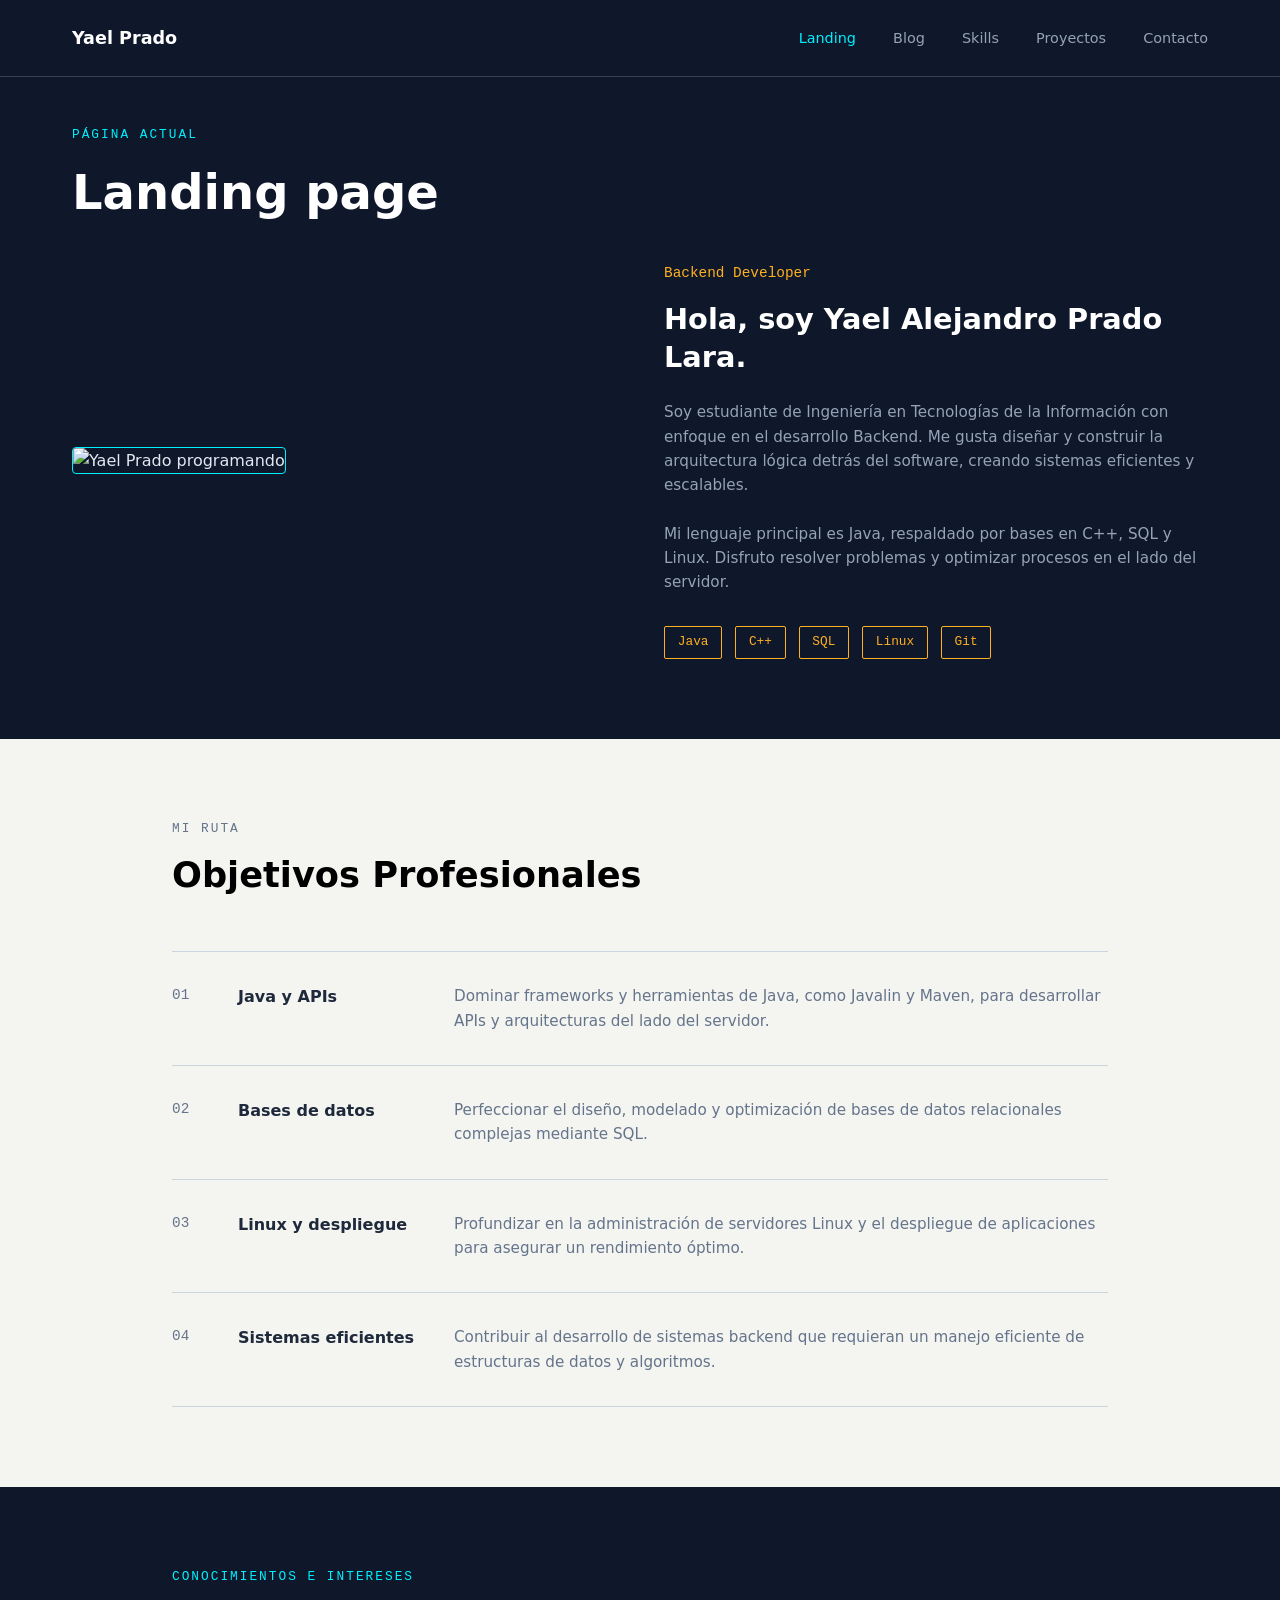
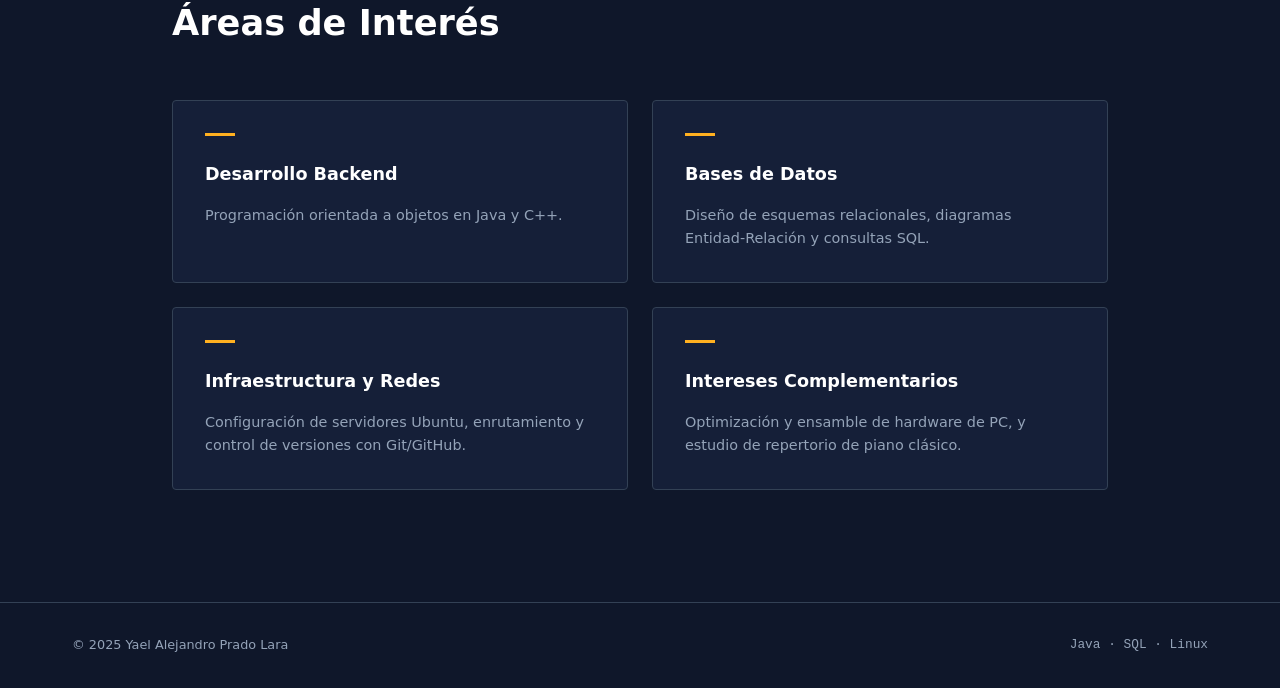
==== index.html @ 33df53eb "Rename landing.html to index.html" ====
<!DOCTYPE html>
<html lang="es">
<head>
    <meta charset="UTF-8">
    <meta name="viewport" content="width=device-width, initial-scale=1.0">
    <title>Yael Prado - Portafolio</title>
    <link rel="stylesheet" href="common.css">
    <link rel="stylesheet" href="landing.css">
</head>
<body>

    <!-- Navegación -->
    <header>
        <div class="nav-container">
            <div class="logo">Yael Prado</div>
            <nav>
                <a href="landing.html" class="active">Landing</a>
                <a href="blog.html">Blog</a>
                <a href="#">Skills</a>
                <a href="#">Proyectos</a>
                <a href="#">Contacto</a>
            </nav>
        </div>
    </header>

    <!-- Sección Principal (Hero) -->
    <main>
        <div class="page-header">
            <div class="page-subtitle">PÁGINA ACTUAL</div>
            <h1 class="page-title">Landing page</h1>
        </div>

        <div class="hero-container">
            <div class="hero-image-wrapper">
                <!-- Imagen de marcador de posición -->
                <img src="https://images.unsplash.com/photo-1498050108023-c5249f4df085?auto=format&fit=crop&q=80&w=800" alt="Yael Prado programando" class="hero-image">
            </div>
            
            <div class="hero-content">
                <span class="role">Backend Developer</span>
                <h2>Hola, soy Yael Alejandro Prado Lara.</h2>
                <p>Soy estudiante de Ingeniería en Tecnologías de la Información con enfoque en el desarrollo Backend. Me gusta diseñar y construir la arquitectura lógica detrás del software, creando sistemas eficientes y escalables.</p>
                <p>Mi lenguaje principal es Java, respaldado por bases en C++, SQL y Linux. Disfruto resolver problemas y optimizar procesos en el lado del servidor.</p>
                
                <div class="tech-tags">
                    <span>Java</span>
                    <span>C++</span>
                    <span>SQL</span>
                    <span>Linux</span>
                    <span>Git</span>
                </div>
            </div>
        </div>
    </main>

    <!-- Objetivos Profesionales -->
    <section class="objetivos-section">
        <div class="section-container">
            <div class="section-pretitle">MI RUTA</div>
            <h2 class="section-title">Objetivos Profesionales</h2>
            
            <div class="objetivos-lista">
                <div class="objetivo-item">
                    <div class="obj-num">01</div>
                    <div class="obj-title">Java y APIs</div>
                    <div class="obj-desc">Dominar frameworks y herramientas de Java, como Javalin y Maven, para desarrollar APIs y arquitecturas del lado del servidor.</div>
                </div>
                
                <div class="objetivo-item">
                    <div class="obj-num">02</div>
                    <div class="obj-title">Bases de datos</div>
                    <div class="obj-desc">Perfeccionar el diseño, modelado y optimización de bases de datos relacionales complejas mediante SQL.</div>
                </div>
                
                <div class="objetivo-item">
                    <div class="obj-num">03</div>
                    <div class="obj-title">Linux y despliegue</div>
                    <div class="obj-desc">Profundizar en la administración de servidores Linux y el despliegue de aplicaciones para asegurar un rendimiento óptimo.</div>
                </div>
                
                <div class="objetivo-item">
                    <div class="obj-num">04</div>
                    <div class="obj-title">Sistemas eficientes</div>
                    <div class="obj-desc">Contribuir al desarrollo de sistemas backend que requieran un manejo eficiente de estructuras de datos y algoritmos.</div>
                </div>
            </div>
        </div>
    </section>

    <!-- Áreas de Interés -->
    <section class="areas-section">
        <div class="section-container">
            <div class="section-pretitle" style="color: var(--cian-overclock);">CONOCIMIENTOS E INTERESES</div>
            <h2 class="section-title" style="color: #fff;">Áreas de Interés</h2>
            
            <div class="areas-grid">
                <div class="area-card">
                    <h3>Desarrollo Backend</h3>
                    <p>Programación orientada a objetos en Java y C++.</p>
                </div>
                
                <div class="area-card">
                    <h3>Bases de Datos</h3>
                    <p>Diseño de esquemas relacionales, diagramas Entidad-Relación y consultas SQL.</p>
                </div>
                
                <div class="area-card">
                    <h3>Infraestructura y Redes</h3>
                    <p>Configuración de servidores Ubuntu, enrutamiento y control de versiones con Git/GitHub.</p>
                </div>
                
                <div class="area-card">
                    <h3>Intereses Complementarios</h3>
                    <p>Optimización y ensamble de hardware de PC, y estudio de repertorio de piano clásico.</p>
                </div>
            </div>
        </div>
    </section>

    <!-- Footer -->
    <footer>
        <div class="footer-container">
            <div class="footer-copy">© 2025 Yael Alejandro Prado Lara</div>
            <div class="footer-tech">Java · SQL · Linux</div>
        </div>
    </footer>

</body>
</html>
---- common.css ----
/* Paleta de Colores: Código y Coda */
:root {
    --azul-terminal: #0F172A; /* Fondo principal oscuro */
    --azul-card: #151F38; /* Fondo de tarjetas */
    --blanco-marfil: #F4F4F0; /* Fondo claro para objetivos */
    --cian-overclock: #00F0FF; /* Acentos brillantes */
    --ambar-calido: #FFB020; /* Textos secundarios y bordes */

    --texto-claro: #E2E8F0;
    --texto-oscuro: #1E293B;
    --texto-mutado-claro: #94A3B8;
    --texto-mutado-oscuro: #64748B;

    --borde-claro: #334155;
    --borde-oscuro: #CBD5E1;
}

* {
    margin: 0;
    padding: 0;
    box-sizing: border-box;
}

body {
    font-family: 'Inter', system-ui, -apple-system, sans-serif;
    background-color: var(--azul-terminal);
    color: var(--texto-claro);
    line-height: 1.6;
}

/* --- NAVEGACIÓN (igual en todas las páginas) --- */
header {
    border-bottom: 1px solid var(--borde-claro);
    padding: 1.5rem 0;
}

.nav-container {
    max-width: 1200px;
    margin: 0 auto;
    padding: 0 2rem;
    display: flex;
    justify-content: space-between;
    align-items: center;
}

.logo {
    font-weight: 700;
    font-size: 1.1rem;
    color: #fff;
}

nav a {
    color: var(--texto-mutado-claro);
    text-decoration: none;
    margin-left: 2rem;
    font-size: 0.9rem;
    transition: color 0.3s;
}

nav a.active {
    color: var(--cian-overclock);
}

nav a:hover {
    color: #fff;
}

/* --- FOOTER (base compartida; cada página añade sus extras) --- */
footer {
    border-top: 1px solid var(--borde-claro);
    padding: 2rem 0;
}

.footer-container {
    max-width: 1200px;
    margin: 0 auto;
    padding: 0 2rem;
    display: flex;
    justify-content: space-between;
    color: var(--texto-mutado-claro);
    font-size: 0.8rem;
}

.footer-tech {
    font-family: 'Courier New', Courier, monospace;
}
---- landing.css ----
/* --- HERO SECTION --- */
.page-header {
    max-width: 1200px;
    margin: 3rem auto 1rem;
    padding: 0 2rem;
}

.page-subtitle {
    color: var(--cian-overclock);
    font-family: 'Courier New', Courier, monospace;
    font-size: 0.8rem;
    letter-spacing: 2px;
    text-transform: uppercase;
    margin-bottom: 0.5rem;
}

.page-title {
    font-size: 3rem;
    font-weight: 700;
    color: #fff;
    margin-bottom: 2rem;
}

.hero-container {
    max-width: 1200px;
    margin: 0 auto 5rem;
    padding: 0 2rem;
    display: grid;
    grid-template-columns: 1fr 1fr;
    gap: 3rem;
    align-items: center;
}

.hero-image {
    width: 100%;
    height: auto;
    border-radius: 4px;
    border: 1px solid var(--cian-overclock);
}

.hero-content .role {
    color: var(--ambar-calido);
    font-family: 'Courier New', Courier, monospace;
    font-size: 0.9rem;
    margin-bottom: 1rem;
    display: block;
}

.hero-content h2 {
    font-size: 1.8rem;
    color: #fff;
    margin-bottom: 1.5rem;
    line-height: 1.3;
}

.hero-content p {
    color: var(--texto-mutado-claro);
    margin-bottom: 1.5rem;
    font-size: 0.95rem;
}

.tech-tags {
    display: flex;
    gap: 0.8rem;
    flex-wrap: wrap;
    margin-top: 2rem;
}

.tech-tags span {
    color: var(--ambar-calido);
    border: 1px solid var(--ambar-calido);
    padding: 0.3rem 0.8rem;
    font-size: 0.8rem;
    font-family: 'Courier New', Courier, monospace;
    border-radius: 2px;
}

/* --- OBJETIVOS PROFESIONALES --- */
.objetivos-section {
    background-color: var(--blanco-marfil);
    color: var(--texto-oscuro);
    padding: 5rem 0;
}

.section-container {
    max-width: 1000px;
    margin: 0 auto;
    padding: 0 2rem;
}

.section-pretitle {
    color: var(--texto-mutado-oscuro);
    font-family: 'Courier New', Courier, monospace;
    font-size: 0.8rem;
    letter-spacing: 2px;
    text-transform: uppercase;
    margin-bottom: 0.5rem;
}

.section-title {
    font-size: 2.2rem;
    margin-bottom: 3rem;
    color: #000;
}

.objetivo-item {
    display: grid;
    grid-template-columns: 50px 200px 1fr;
    gap: 1rem;
    padding: 2rem 0;
    border-top: 1px solid var(--borde-oscuro);
}

.objetivo-item:last-child {
    border-bottom: 1px solid var(--borde-oscuro);
}

.obj-num {
    color: var(--texto-mutado-oscuro);
    font-family: 'Courier New', Courier, monospace;
    font-size: 0.9rem;
}

.obj-title {
    font-weight: 700;
    font-size: 1rem;
}

.obj-desc {
    color: var(--texto-mutado-oscuro);
    font-size: 0.95rem;
}

/* --- ÁREAS DE INTERÉS --- */
.areas-section {
    padding: 5rem 0;
}

.areas-grid {
    display: grid;
    grid-template-columns: 1fr 1fr;
    gap: 1.5rem;
    margin-top: 3rem;
}

.area-card {
    background-color: var(--azul-card);
    border: 1px solid var(--borde-claro);
    padding: 2rem;
    border-radius: 4px;
}

.area-card::before {
    content: "";
    display: block;
    width: 30px;
    height: 3px;
    background-color: var(--ambar-calido);
    margin-bottom: 1.5rem;
}

.area-card h3 {
    color: #fff;
    margin-bottom: 1rem;
    font-size: 1.1rem;
}

.area-card p {
    color: var(--texto-mutado-claro);
    font-size: 0.9rem;
}

/* --- FOOTER (extra de esta página) --- */
footer {
    margin-top: 2rem;
}

/* Responsive */
@media (max-width: 768px) {
    .hero-container {
        grid-template-columns: 1fr;
    }
    .objetivo-item {
        grid-template-columns: 1fr;
        gap: 0.5rem;
    }
    .areas-grid {
        grid-template-columns: 1fr;
    }
    .footer-container {
        flex-direction: column;
        align-items: center;
        gap: 1rem;
    }
}
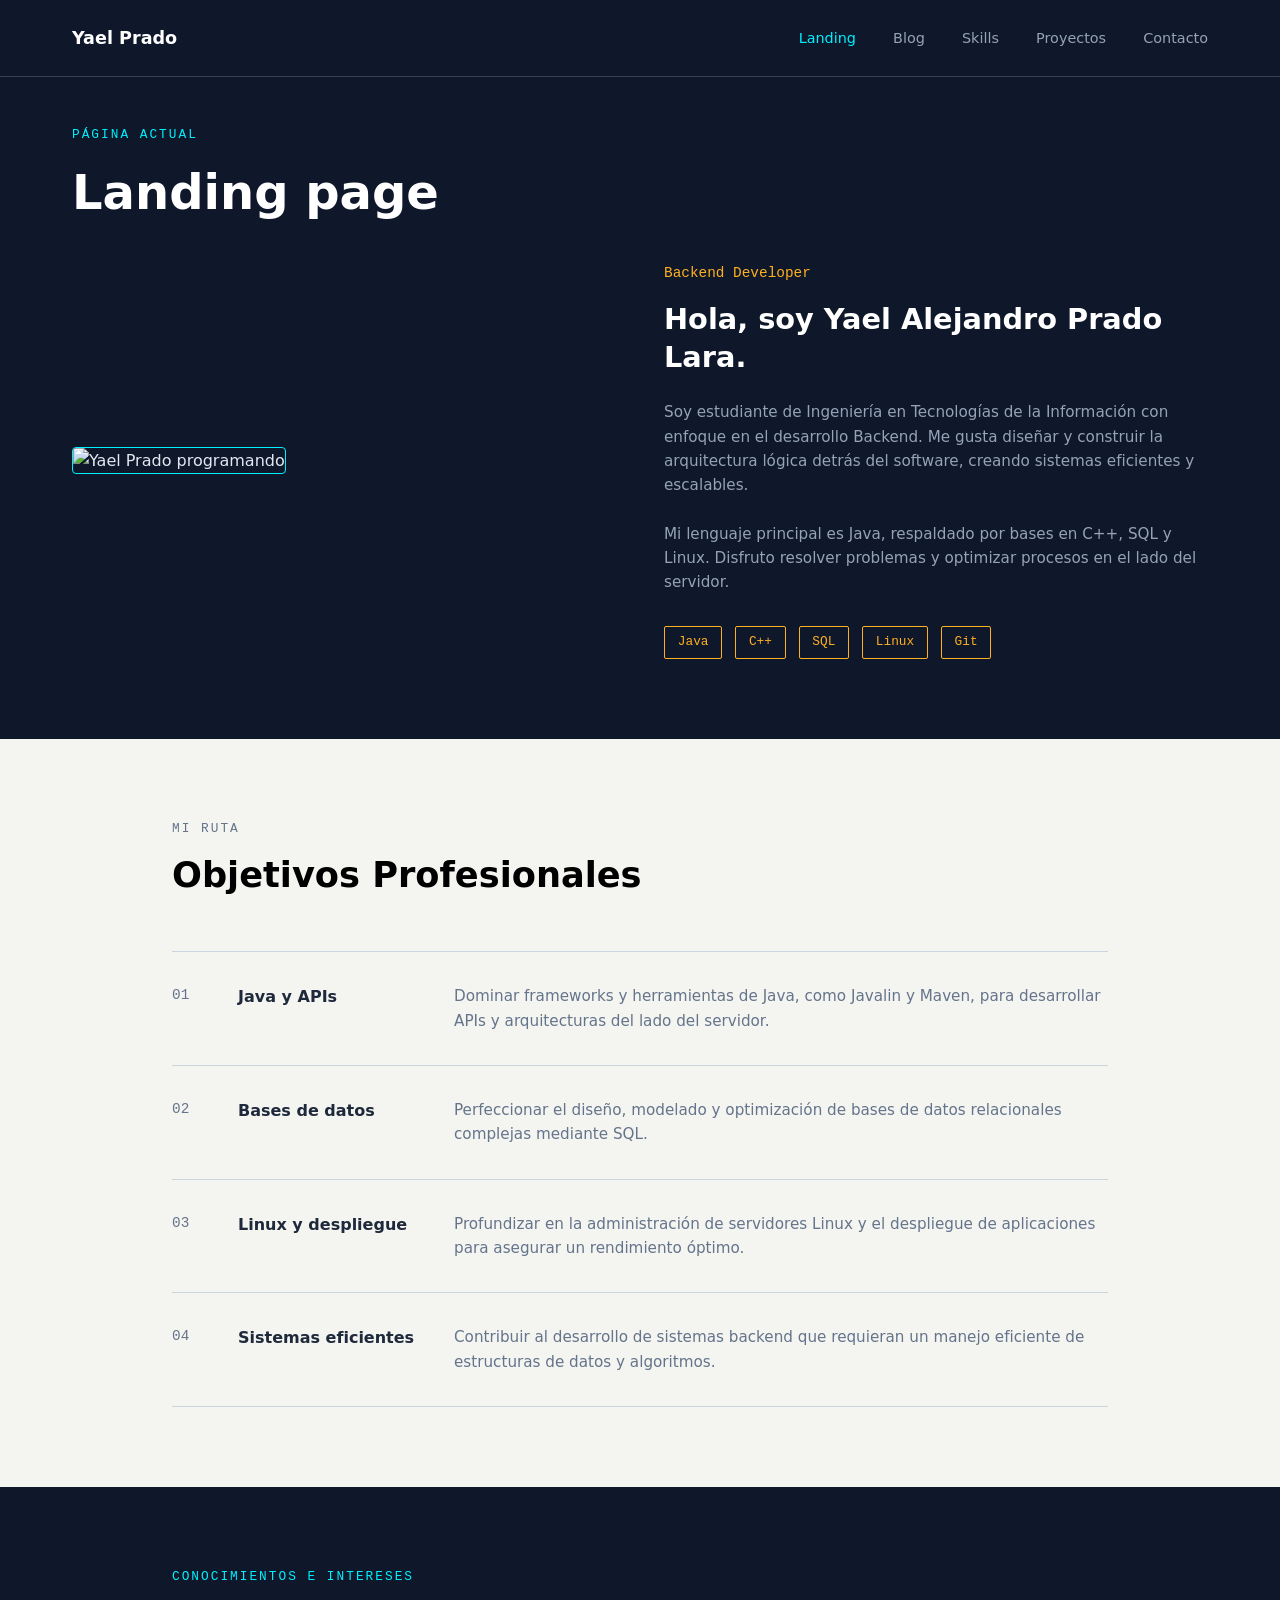
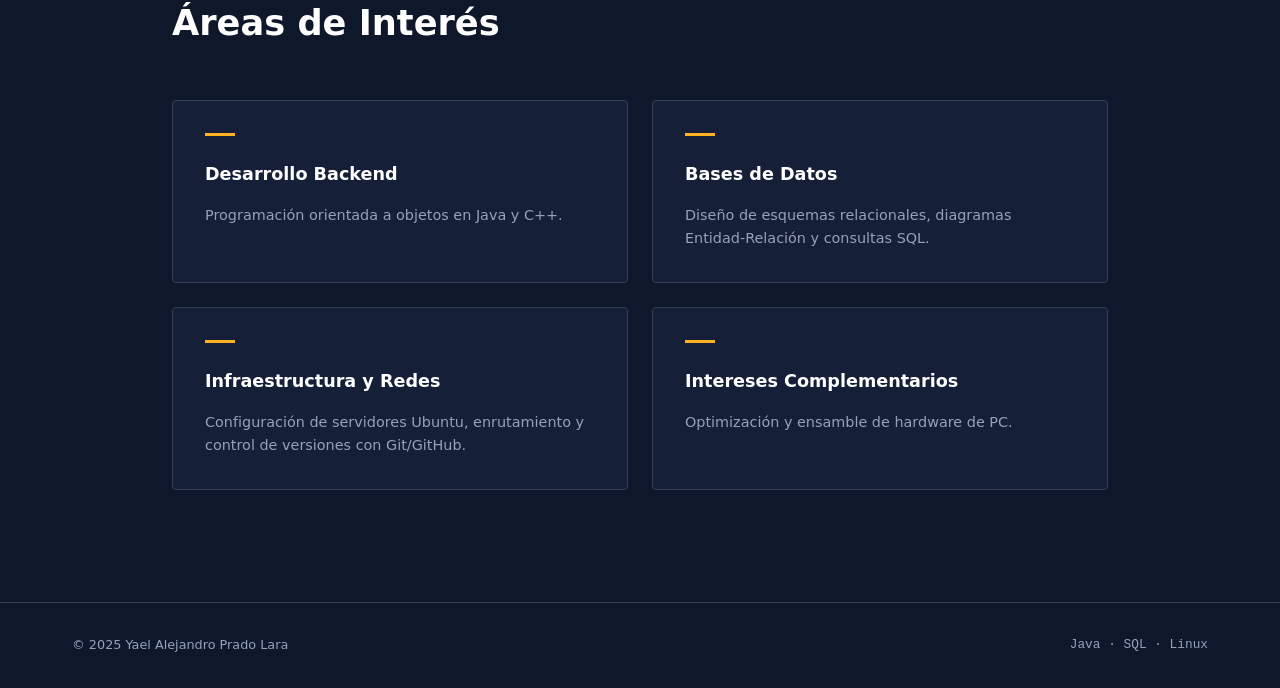
==== commit c72e871c: "Update index.html" ====
--- a/index.html
+++ b/index.html
@@ -111,7 +111,7 @@
                 
                 <div class="area-card">
                     <h3>Intereses Complementarios</h3>
-                    <p>Optimización y ensamble de hardware de PC, y estudio de repertorio de piano clásico.</p>
+                    <p>Optimización y ensamble de hardware de PC.</p>
                 </div>
             </div>
         </div>
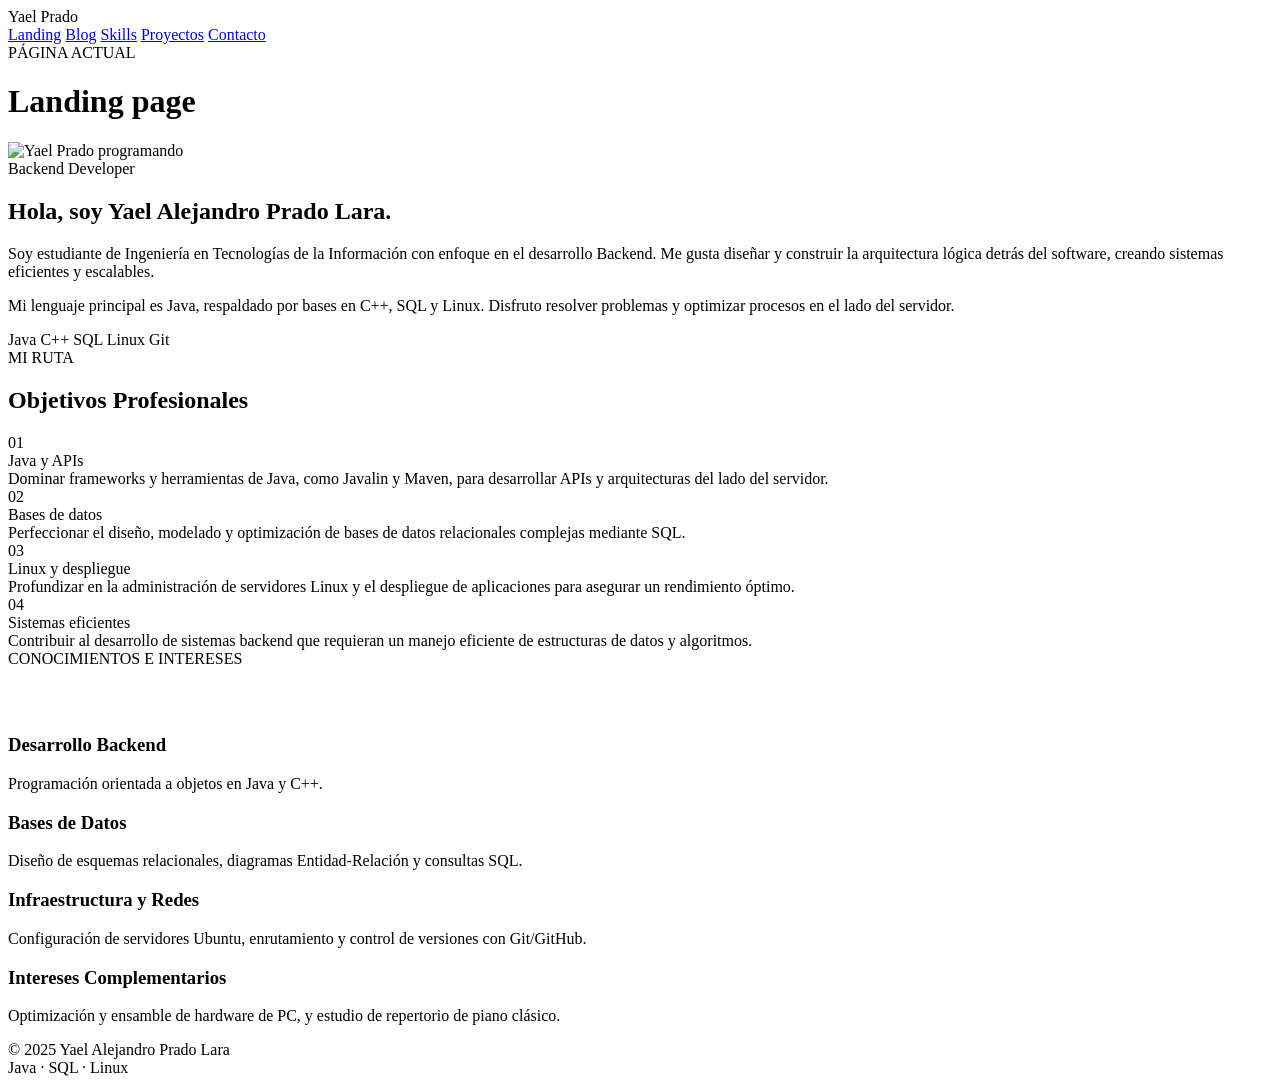
==== commit fc2cc4a5: "Update index.html" ====
--- a/index.html
+++ b/index.html
@@ -4,8 +4,8 @@
     <meta charset="UTF-8">
     <meta name="viewport" content="width=device-width, initial-scale=1.0">
     <title>Yael Prado - Portafolio</title>
-    <link rel="stylesheet" href="common.css">
-    <link rel="stylesheet" href="landing.css">
+    <link rel="stylesheet" href="./CSS/common.css">
+    <link rel="stylesheet" href="./CSS/landing.css">
 </head>
 <body>
 
@@ -14,8 +14,8 @@
         <div class="nav-container">
             <div class="logo">Yael Prado</div>
             <nav>
-                <a href="landing.html" class="active">Landing</a>
-                <a href="blog.html">Blog</a>
+                <a href="index.html" class="active">Landing</a>
+                <a href="./Pages/blog.html">Blog</a>
                 <a href="#">Skills</a>
                 <a href="#">Proyectos</a>
                 <a href="#">Contacto</a>
@@ -111,7 +111,7 @@
                 
                 <div class="area-card">
                     <h3>Intereses Complementarios</h3>
-                    <p>Optimización y ensamble de hardware de PC.</p>
+                    <p>Optimización y ensamble de hardware de PC, y estudio de repertorio de piano clásico.</p>
                 </div>
             </div>
         </div>
